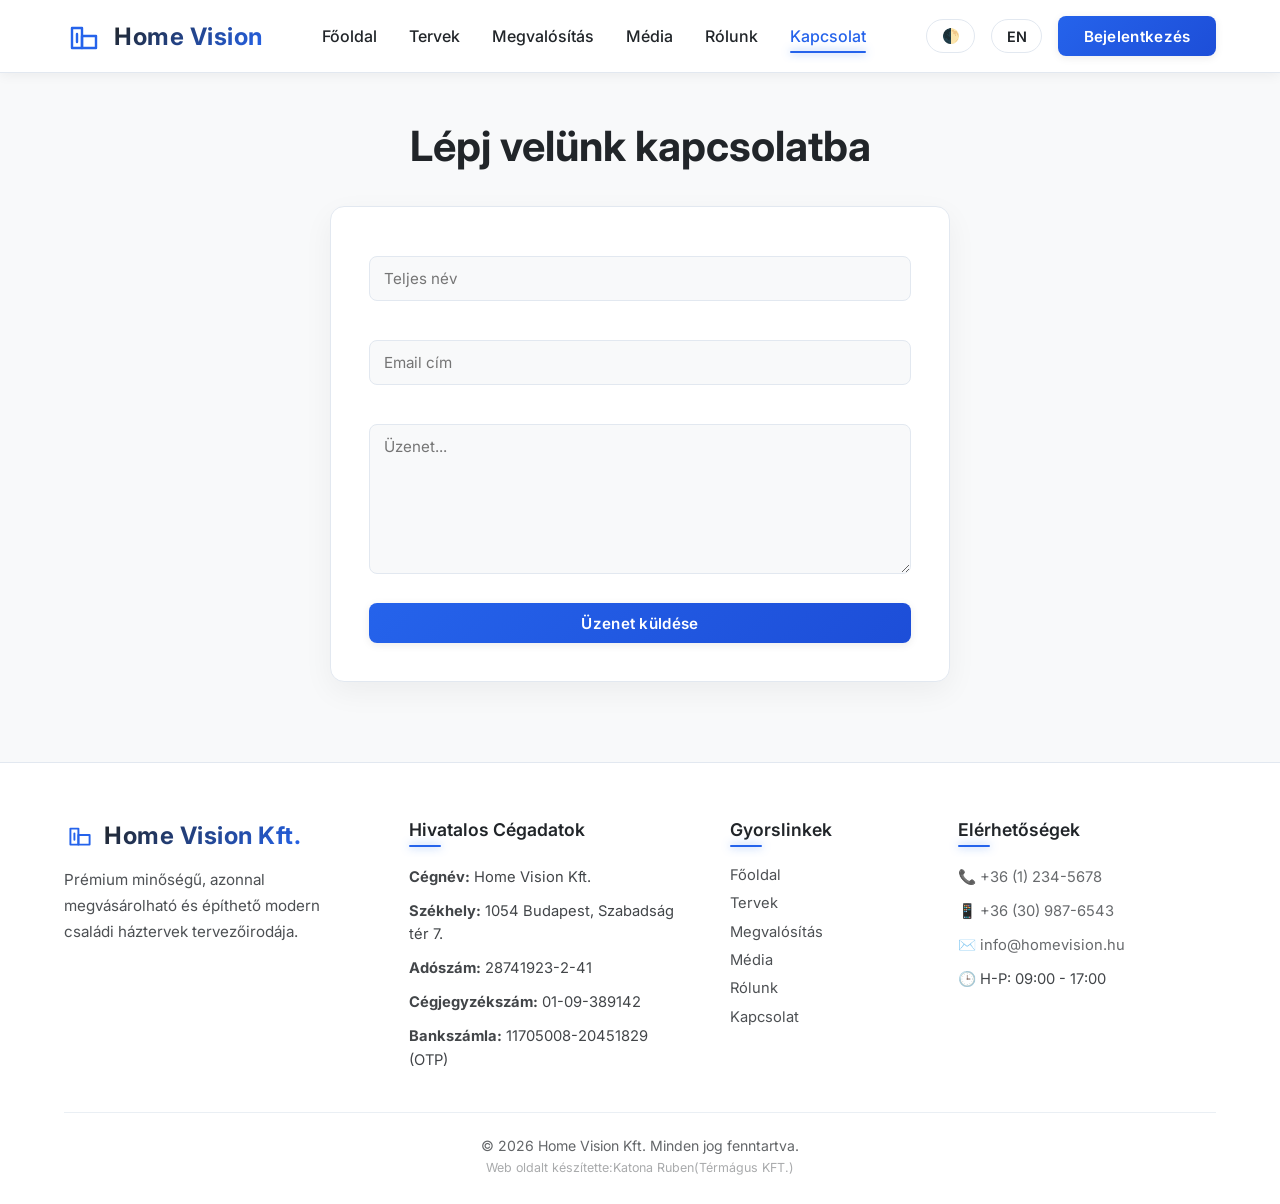
==== pages/kapcsolat.html @ c6750d03 "Add files via upload" ====
<!DOCTYPE html>
<html lang="hu" data-theme="light">

<head>
    <meta charset="UTF-8">
    <meta name="viewport" content="width=device-width, initial-scale=1.0">
    <title>Home Vision | Kapcsolat</title>
    <link rel="stylesheet" href="../css/style.css">
    <link href="https://fonts.googleapis.com/css2?family=Inter:wght@300;400;600&display=swap" rel="stylesheet">
    <script>
        (function () {
            var theme = localStorage.getItem('homevision_theme');
            if (theme) document.documentElement.setAttribute('data-theme', theme);
        })();
    </script>
</head>

<body>

    <nav class="navbar">
        <!-- ITT VAN AZ ÚJ BEÉPÍTETT LOGÓ -->
        <div class="logo" style="display: flex; align-items: center;">
            <svg xmlns="http://www.w3.org/2000/svg" viewBox="0 0 100 100" width="40" height="40"
                style="margin-right: 10px;">
                <!-- Bal oldali magasabb blokk -->
                <rect x="20" y="30" width="25" height="50" fill="none" stroke="currentColor" stroke-width="6"
                    stroke-linejoin="round" />
                <!-- Jobb oldali szélesebb, laposabb blokk -->
                <rect x="45" y="50" width="35" height="30" fill="none" stroke="currentColor" stroke-width="6"
                    stroke-linejoin="round" />
                <!-- Ablak -->
                <line x1="32.5" y1="45" x2="32.5" y2="65" stroke="currentColor" stroke-width="6"
                    stroke-linecap="round" />
            </svg>
            <span>Home Vision</span>
        </div>
        <!-- LOGÓ VÉGE -->
        <ul class="nav-links">
            <li><a href="../index.html" data-i18n="home">Főoldal</a></li>
            <li><a href="tervek.html" data-i18n="plans">Tervek</a></li>
            <li><a href="megvalositas.html" data-i18n="implementation">Megvalósítás</a></li>
            <li><a href="media.html" data-i18n="media">Média</a></li>
            <li><a href="rolunk.html" data-i18n="about">Rólunk</a></li>
            <li><a href="kapcsolat.html" class="active" data-i18n="contact">Kapcsolat</a></li>
        </ul>
        <div class="nav-controls">
            <button id="themeToggle" class="btn-icon">🌓</button>
            <button id="langToggle" class="btn-text">EN</button>
            <button id="loginBtn" class="btn-primary" data-i18n="login">Bejelentkezés</button>
        </div>
    </nav>

    <main class="page-container">
        <h1 class="page-title" data-i18n="contact_title">Lépj velünk kapcsolatba</h1>

        <div class="contact-wrapper">
            <form id="contactForm">
                <input type="text" placeholder="Teljes név" required data-i18n-placeholder="name">
                <input type="email" placeholder="Email cím" required data-i18n-placeholder="email">
                <textarea placeholder="Üzenet..." required data-i18n-placeholder="message"></textarea>
                <button type="submit" class="btn-primary" data-i18n="send_btn">Üzenet küldése</button>
            </form>
        </div>
    </main>

    <!-- Lábléc (Footer) -->
    <footer class="footer">
        <div class="footer-container">
            <div class="footer-grid">
                <!-- 1. Cég bemutatkozás & Logó -->
                <div class="footer-col">
                    <div class="logo" style="margin-bottom: 1rem;">
                        <svg xmlns="http://www.w3.org/2000/svg" viewBox="0 0 100 100" width="32" height="32"
                            style="margin-right: 8px;">
                            <rect x="20" y="30" width="25" height="50" fill="none" stroke="currentColor" stroke-width="6"
                                stroke-linejoin="round" />
                            <rect x="45" y="50" width="35" height="30" fill="none" stroke="currentColor" stroke-width="6"
                                stroke-linejoin="round" />
                            <line x1="32.5" y1="45" x2="32.5" y2="65" stroke="currentColor" stroke-width="6"
                                stroke-linecap="round" />
                        </svg>
                        <span>Home Vision Kft.</span>
                    </div>
                    <p class="footer-desc" data-i18n="footer_desc">
                        Prémium minőségű, azonnal megvásárolható és építhető modern családi háztervek tervezőirodája.
                    </p>
                </div>

                <!-- 2. Hivatalos Cégadatok -->
                <div class="footer-col">
                    <h4 class="footer-heading" data-i18n="footer_company_info">Hivatalos Cégadatok</h4>
                    <ul class="footer-info-list">
                        <li><strong>Cégnév:</strong> Home Vision Kft.</li>
                        <li><strong data-i18n="footer_hq">Székhely:</strong> 1054 Budapest, Szabadság tér 7.</li>
                        <li><strong data-i18n="footer_tax">Adószám:</strong> 28741923-2-41</li>
                        <li><strong data-i18n="footer_reg">Cégjegyzékszám:</strong> 01-09-389142</li>
                        <li><strong data-i18n="footer_bank">Bankszámla:</strong> 11705008-20451829 (OTP)</li>
                    </ul>
                </div>

                <!-- 3. Gyorslinkek -->
                <div class="footer-col">
                    <h4 class="footer-heading" data-i18n="footer_quicklinks">Gyorslinkek</h4>
                    <ul class="footer-links">
                        <li><a href="../index.html" data-i18n="home">Főoldal</a></li>
                        <li><a href="tervek.html" data-i18n="plans">Tervek</a></li>
                        <li><a href="megvalositas.html" data-i18n="implementation">Megvalósítás</a></li>
                        <li><a href="media.html" data-i18n="media">Média</a></li>
                        <li><a href="rolunk.html" data-i18n="about">Rólunk</a></li>
                        <li><a href="kapcsolat.html" data-i18n="contact">Kapcsolat</a></li>
                    </ul>
                </div>

                <!-- 4. Kapcsolat & Ügyfélszolgálat -->
                <div class="footer-col">
                    <h4 class="footer-heading" data-i18n="footer_contact">Elérhetőségek</h4>
                    <ul class="footer-info-list">
                        <li>📞 <a href="tel:+3612345678">+36 (1) 234-5678</a></li>
                        <li>📱 <a href="tel:+36309876543">+36 (30) 987-6543</a></li>
                        <li>✉️ <a href="mailto:info@homevision.hu">info@homevision.hu</a></li>
                        <li>🕒 <span data-i18n="footer_hours">H-P: 09:00 - 17:00</span></li>
                    </ul>
                </div>
            </div>

            <div class="footer-bottom">
                <p data-i18n="footer_rights">© 2026 Home Vision Kft. Minden jog fenntartva.</p>
                <p class="footer-credit" style="font-size: 0.78rem; opacity: 0.55; margin-top: 6px;" data-i18n="footer_credit">Web oldalt készítette:Katona Ruben(Térmágus KFT.)</p>
            </div>
        </div>
    </footer>

    <div id="authModal" class="modal">
        <div class="modal-content">
            <span class="close-btn">&times;</span>
            <h2 id="modalTitle" data-i18n="login_title">Bejelentkezés</h2>
            <form id="authForm">
                <input type="email" placeholder="Email cím" required data-i18n-placeholder="email">
                <input type="password" placeholder="Jelszó" required data-i18n-placeholder="password">
                <button type="submit" class="btn-primary auth-submit" data-i18n="login_submit">Belépés</button>
            </form>
            <p class="switch-auth">
                <span data-i18n="no_account">Nincs még fiókod?</span>
                <a href="#" id="switchMode" data-i18n="register_link">Regisztrálj!</a>
            </p>
        </div>
    </div>

    <script src="../js/script.js"></script>
</body>

</html>
---- css/style.css ----
/* CSS Változók a témákhoz */
:root {
    --bg-color: #f8f9fa;
    --text-color: #212529;
    --nav-bg: #ffffff;
    --primary-color: #2563eb;
    --primary-hover: #1d4ed8;
    --primary-glow: rgba(37, 99, 235, 0.35);
    --primary-glow-bright: rgba(59, 130, 246, 0.7);
    --card-glow: rgba(37, 99, 235, 0.12);
    --border-color: #e2e8f0;
    --modal-bg: rgba(15, 23, 42, 0.6);
}

[data-theme="dark"] {
    --bg-color: #0b0f19;
    --text-color: #f8f9fa;
    --nav-bg: #111827;
    --primary-color: #38bdf8;
    --primary-hover: #0ea5e9;
    --primary-glow: rgba(56, 189, 248, 0.45);
    --primary-glow-bright: rgba(56, 189, 248, 0.85);
    --card-glow: rgba(56, 189, 248, 0.25);
    --border-color: #1f2937;
    --modal-bg: rgba(0, 0, 0, 0.75);
}

* {
    margin: 0;
    padding: 0;
    box-sizing: border-box;
    font-family: 'Inter', sans-serif;
}

body {
    background-color: var(--bg-color);
    color: var(--text-color);
    transition: background-color 0.3s ease, color 0.3s ease;
    overflow-x: hidden;
}

/* Navigáció */
.navbar {
    display: flex;
    justify-content: space-between;
    align-items: center;
    padding: 1rem 5%;
    background-color: var(--nav-bg);
    box-shadow: 0 2px 12px rgba(0, 0, 0, 0.06);
    position: sticky;
    top: 0;
    z-index: 100;
    backdrop-filter: blur(10px);
    -webkit-backdrop-filter: blur(10px);
    transition: background-color 0.3s ease, border-color 0.3s ease;
    border-bottom: 1px solid var(--border-color);
}

.logo {
    display: flex;
    align-items: center;
    font-size: 1.5rem;
    font-weight: 700;
    letter-spacing: 0.5px;
    color: var(--text-color);
    text-decoration: none;
    cursor: pointer;
    transition: transform 0.3s ease;
}

.logo svg {
    color: var(--primary-color);
    transition: transform 0.3s ease, filter 0.3s ease;
}

.logo span {
    background: linear-gradient(135deg, var(--text-color), var(--primary-color));
    -webkit-background-clip: text;
    -webkit-text-fill-color: transparent;
}

.logo:hover {
    transform: scale(1.03);
}

.logo:hover svg {
    filter: drop-shadow(0 0 6px var(--primary-glow-bright));
}

.nav-links {
    list-style: none;
    display: flex;
    gap: 2rem;
}

.nav-links a {
    text-decoration: none;
    color: var(--text-color);
    font-weight: 500;
    position: relative;
    padding: 0.3rem 0;
    transition: color 0.3s ease;
}

/* Nav link aláhúzás és finom glow effekt */
.nav-links a::after {
    content: '';
    position: absolute;
    bottom: -2px;
    left: 50%;
    width: 0;
    height: 2px;
    background: var(--primary-color);
    box-shadow: 0 0 8px var(--primary-glow-bright);
    transition: width 0.3s cubic-bezier(0.16, 1, 0.3, 1), left 0.3s cubic-bezier(0.16, 1, 0.3, 1);
    border-radius: 2px;
}

.nav-links a:hover,
.nav-links a.active {
    color: var(--primary-color);
}

.nav-links a:hover::after,
.nav-links a.active::after {
    width: 100%;
    left: 0;
}

.nav-controls {
    display: flex;
    align-items: center;
    gap: 1rem;
}

/* Gombok és Ragyogó Animációk (Glowing Animations) */
button {
    cursor: pointer;
    border: none;
    background: transparent;
    color: var(--text-color);
    font-family: inherit;
}

.btn-icon,
.btn-text {
    padding: 0.45rem 0.9rem;
    border-radius: 20px;
    border: 1px solid var(--border-color);
    background: var(--nav-bg);
    color: var(--text-color);
    font-size: 0.9rem;
    font-weight: 600;
    transition: all 0.3s cubic-bezier(0.16, 1, 0.3, 1);
}

.btn-icon:hover,
.btn-text:hover {
    transform: scale(1.08);
    border-color: var(--primary-color);
    color: var(--primary-color);
    box-shadow: 0 0 15px var(--primary-glow);
}

.btn-icon:active {
    transform: rotate(360deg) scale(0.92);
    transition: transform 0.5s cubic-bezier(0.34, 1.56, 0.64, 1);
}

/* Elsődleges Gomb Ragyogással (Primary Glowing Button) */
.btn-primary {
    position: relative;
    background: linear-gradient(135deg, var(--primary-color), var(--primary-hover));
    color: #ffffff;
    padding: 0.65rem 1.6rem;
    border-radius: 8px;
    font-weight: 600;
    font-size: 0.95rem;
    letter-spacing: 0.3px;
    overflow: hidden;
    transition: all 0.35s cubic-bezier(0.16, 1, 0.3, 1);
    box-shadow: 0 2px 8px rgba(0, 0, 0, 0.08);
    display: inline-flex;
    align-items: center;
    justify-content: center;
    z-index: 1;
}

/* Fénycsík / Light sweep hatás hovernél */
.btn-primary::before {
    content: '';
    position: absolute;
    top: 0;
    left: -120%;
    width: 80%;
    height: 100%;
    background: linear-gradient(90deg,
            transparent,
            rgba(255, 255, 255, 0.35),
            transparent);
    transform: skewX(-20deg);
    transition: left 0.65s ease;
    z-index: 2;
    pointer-events: none;
}

/* Kurzor pozíciót dinamikusan követő belső ragyogás */
.btn-primary::after {
    content: '';
    position: absolute;
    inset: 0;
    border-radius: inherit;
    background: radial-gradient(circle 85px at var(--mouse-x, 50%) var(--mouse-y, 50%),
            rgba(255, 255, 255, 0.3),
            transparent 70%);
    opacity: 0;
    transition: opacity 0.25s ease;
    z-index: 1;
    pointer-events: none;
}

/* Gomb hover állapot: erős ragyogás (glow) és lebegés */
.btn-primary:hover {
    transform: translateY(-2px) scale(1.02);
    box-shadow:
        0 0 16px var(--primary-glow),
        0 0 32px var(--primary-glow-bright),
        0 8px 20px rgba(0, 0, 0, 0.15);
}

.btn-primary:hover::before {
    left: 140%;
}

.btn-primary:hover::after {
    opacity: 1;
}

.btn-primary:active {
    transform: translateY(1px) scale(0.98);
    box-shadow: 0 0 12px var(--primary-glow);
}

/* Nagy CTA Hero Gomb (Hero Glowing CTA Button) */
.btn-large {
    position: relative;
    display: inline-flex;
    align-items: center;
    justify-content: center;
    background: linear-gradient(135deg, var(--primary-color), var(--primary-hover));
    color: #ffffff;
    padding: 1.1rem 2.8rem;
    border-radius: 50px;
    text-decoration: none;
    font-size: 1.15rem;
    font-weight: 600;
    letter-spacing: 0.5px;
    margin-top: 2.2rem;
    overflow: hidden;
    transition: all 0.35s cubic-bezier(0.16, 1, 0.3, 1);
    animation: pulseGlow 3.2s infinite ease-in-out;
    z-index: 1;
}

.btn-large::before {
    content: '';
    position: absolute;
    top: 0;
    left: -120%;
    width: 80%;
    height: 100%;
    background: linear-gradient(90deg,
            transparent,
            rgba(255, 255, 255, 0.4),
            transparent);
    transform: skewX(-20deg);
    transition: left 0.75s ease;
    z-index: 2;
    pointer-events: none;
}

.btn-large::after {
    content: '';
    position: absolute;
    inset: 0;
    border-radius: inherit;
    background: radial-gradient(circle 120px at var(--mouse-x, 50%) var(--mouse-y, 50%),
            rgba(255, 255, 255, 0.35),
            transparent 70%);
    opacity: 0;
    transition: opacity 0.25s ease;
    z-index: 1;
    pointer-events: none;
}

/* Hero gomb hover: intenzív, lenyűgöző glow */
.btn-large:hover {
    animation: none;
    transform: translateY(-3px) scale(1.04);
    box-shadow:
        0 0 22px var(--primary-glow),
        0 0 45px var(--primary-glow-bright),
        0 12px 28px rgba(0, 0, 0, 0.22);
}

.btn-large:hover::before {
    left: 140%;
}

.btn-large:hover::after {
    opacity: 1;
}

.btn-large:active {
    transform: translateY(1px) scale(0.98);
    box-shadow: 0 0 15px var(--primary-glow);
}

/* Pulzáló fényhatás alapon a kiemelt gomboknak */
@keyframes pulseGlow {

    0%,
    100% {
        box-shadow:
            0 0 14px var(--primary-glow),
            0 4px 15px rgba(0, 0, 0, 0.1);
    }

    50% {
        box-shadow:
            0 0 26px var(--primary-glow-bright),
            0 0 40px var(--primary-glow),
            0 6px 22px rgba(0, 0, 0, 0.18);
    }
}

/* Hero szekció */
.hero {
    min-height: 80vh;
    display: flex;
    justify-content: center;
    align-items: center;
    text-align: center;
    padding: 3rem 20px;
    position: relative;
    background: linear-gradient(rgba(248, 249, 250, 0.88), rgba(248, 249, 250, 0.94)), url('../images/villa_minimal.jpg') center/cover no-repeat;
}

[data-theme="dark"] .hero {
    background: linear-gradient(rgba(11, 15, 25, 0.88), rgba(11, 15, 25, 0.94)), url('../images/villa_minimal.jpg') center/cover no-repeat;
}

.hero-content {
    animation: fadeInUp 0.9s cubic-bezier(0.16, 1, 0.3, 1) both;
}

.hero h1 {
    font-size: 3.5rem;
    margin-bottom: 1.2rem;
    line-height: 1.2;
    font-weight: 700;
}

.hero p {
    font-size: 1.25rem;
    max-width: 650px;
    margin: 0 auto;
    opacity: 0.85;
    line-height: 1.6;
}

/* Modal (Login/Register) Finom lebegő animációval és háttérelmosással */
.modal {
    position: fixed;
    top: 0;
    left: 0;
    width: 100%;
    height: 100%;
    background-color: var(--modal-bg);
    backdrop-filter: blur(8px);
    -webkit-backdrop-filter: blur(8px);
    display: flex;
    justify-content: center;
    align-items: center;
    z-index: 1000;
    opacity: 0;
    visibility: hidden;
    pointer-events: none;
    transition: opacity 0.3s cubic-bezier(0.16, 1, 0.3, 1),
        visibility 0.3s cubic-bezier(0.16, 1, 0.3, 1);
}

.modal.show {
    opacity: 1;
    visibility: visible;
    pointer-events: auto;
}

.modal-content {
    background-color: var(--nav-bg);
    padding: 2.2rem;
    border-radius: 16px;
    width: 380px;
    max-width: 90%;
    text-align: center;
    position: relative;
    border: 1px solid var(--border-color);
    box-shadow:
        0 20px 40px rgba(0, 0, 0, 0.25),
        0 0 30px var(--card-glow);
    transform: scale(0.92) translateY(20px);
    transition: transform 0.35s cubic-bezier(0.34, 1.56, 0.64, 1);
}

.modal.show .modal-content {
    transform: scale(1) translateY(0);
}

.close-btn {
    position: absolute;
    top: 14px;
    right: 18px;
    font-size: 1.5rem;
    cursor: pointer;
    color: var(--text-color);
    opacity: 0.6;
    transition: opacity 0.25s, transform 0.25s, color 0.25s;
    line-height: 1;
}

.close-btn:hover {
    opacity: 1;
    color: var(--primary-color);
    transform: scale(1.15) rotate(90deg);
}

/* Űrlap elemek ragyogó fókusszal */
form input,
.contact-wrapper textarea {
    width: 100%;
    padding: 12px 14px;
    margin: 10px 0;
    border: 1px solid var(--border-color);
    border-radius: 8px;
    background-color: var(--bg-color);
    color: var(--text-color);
    font-size: 0.95rem;
    transition: border-color 0.3s ease, box-shadow 0.3s ease, transform 0.2s ease;
}

form input:focus,
.contact-wrapper textarea:focus {
    outline: none;
    border-color: var(--primary-color);
    box-shadow:
        0 0 0 3px var(--primary-glow),
        0 0 15px var(--primary-glow);
}

.auth-submit {
    width: 100%;
    margin-top: 12px;
    padding: 0.8rem;
}

.switch-auth {
    margin-top: 18px;
    font-size: 0.9rem;
}

.switch-auth a {
    color: var(--primary-color);
    text-decoration: none;
    font-weight: 600;
    transition: color 0.2s ease, text-shadow 0.2s ease;
}

.switch-auth a:hover {
    text-shadow: 0 0 8px var(--primary-glow);
    text-decoration: underline;
}

/* --- Aloldalak közös stílusai --- */
.page-container {
    max-width: 1200px;
    margin: 3rem auto;
    padding: 0 5%;
    animation: fadeInUp 0.7s cubic-bezier(0.16, 1, 0.3, 1) both;
}

.page-title {
    font-size: 2.6rem;
    margin-bottom: 2.2rem;
    text-align: center;
    font-weight: 700;
}

/* Tervek és Média kártyás rács animált hoverrel */
.plans-grid,
.media-grid {
    display: grid;
    grid-template-columns: repeat(auto-fit, minmax(320px, 1fr));
    gap: 2.2rem;
}

.plan-card,
.media-card {
    background-color: var(--nav-bg);
    border: 1px solid var(--border-color);
    border-radius: 14px;
    overflow: hidden;
    transition: transform 0.4s cubic-bezier(0.16, 1, 0.3, 1),
        box-shadow 0.4s cubic-bezier(0.16, 1, 0.3, 1),
        border-color 0.4s ease;
    display: flex;
    flex-direction: column;
    animation: fadeInUp 0.7s cubic-bezier(0.16, 1, 0.3, 1) both;
}

/* Stagger késleltetés a rács kártyáinak */
.plans-grid .plan-card:nth-child(1),
.media-grid .media-card:nth-child(1) {
    animation-delay: 0.1s;
}

.plans-grid .plan-card:nth-child(2),
.media-grid .media-card:nth-child(2) {
    animation-delay: 0.2s;
}

.plans-grid .plan-card:nth-child(3),
.media-grid .media-card:nth-child(3) {
    animation-delay: 0.3s;
}

.plan-card:hover,
.media-card:hover {
    transform: translateY(-8px) scale(1.015);
    border-color: var(--primary-color);
    box-shadow:
        0 16px 32px rgba(0, 0, 0, 0.12),
        0 0 25px var(--card-glow);
}

.plan-img {
    width: 100%;
    height: 220px;
    background-color: #cbd5e1;
    object-fit: cover;
    transition: transform 0.5s cubic-bezier(0.16, 1, 0.3, 1);
}

[data-theme="dark"] .plan-img {
    background-color: #1e293b;
}

.plan-card:hover .plan-img,
.media-card:hover .plan-img {
    transform: scale(1.05);
}

.plan-content {
    padding: 1.6rem;
    display: flex;
    flex-direction: column;
    flex-grow: 1;
}

.plan-title {
    font-size: 1.3rem;
    margin-bottom: 0.6rem;
    font-weight: 600;
}

.plan-details {
    display: flex;
    justify-content: space-between;
    color: var(--text-color);
    opacity: 0.8;
    margin-bottom: 1.4rem;
    font-size: 0.95rem;
}

/* Kapcsolat űrlap kártya */
.contact-wrapper {
    max-width: 620px;
    margin: 0 auto;
    background-color: var(--nav-bg);
    padding: 2.4rem;
    border-radius: 14px;
    border: 1px solid var(--border-color);
    box-shadow: 0 10px 30px rgba(0, 0, 0, 0.05);
    transition: box-shadow 0.3s ease, border-color 0.3s ease;
}

.contact-wrapper:hover {
    box-shadow: 0 14px 35px rgba(0, 0, 0, 0.08), 0 0 20px var(--card-glow);
    border-color: var(--primary-color);
}

.contact-wrapper form {
    display: flex;
    flex-direction: column;
    gap: 1.2rem;
}

.contact-wrapper textarea {
    resize: vertical;
    min-height: 150px;
}

/* Megjelenési animáció kulcskockái (Fade In Up) */
@keyframes fadeInUp {
    from {
        opacity: 0;
        transform: translateY(22px);
    }

    to {
        opacity: 1;
        transform: translateY(0);
    }
}

/* --- Terv Részletek Oldal (nordicfamily.html) --- */
.plan-detail-grid {
    display: grid;
    grid-template-columns: 1.5fr 1fr;
    gap: 3rem;
    margin-bottom: 3rem;
}

/* 3D Modell doboz */
.model-box {
    width: 100%;
    height: 400px;
    background-color: var(--nav-bg);
    border: 1px solid var(--border-color);
    border-radius: 10px;
    box-shadow: inset 0 0 20px rgba(0, 0, 0, 0.05);
    overflow: hidden;
    cursor: grab;
}

.model-box:active {
    cursor: grabbing;
}

/* Információs sáv és címkék */
.tags {
    display: flex;
    gap: 10px;
    margin-bottom: 2rem;
}

.tag {
    background-color: var(--border-color);
    padding: 5px 15px;
    border-radius: 20px;
    font-size: 0.9rem;
    font-weight: 600;
}

/* Ár doboz */
.price-box {
    background-color: var(--nav-bg);
    padding: 2rem;
    border-radius: 10px;
    border: 2px solid var(--primary-color);
    margin-bottom: 1.5rem;
    text-align: center;
}

.price-label {
    font-size: 0.9rem;
    text-transform: uppercase;
    letter-spacing: 1px;
    opacity: 0.7;
    margin-bottom: 0.5rem;
}

.price-amount {
    font-size: 2.5rem;
    color: var(--primary-color);
}

.brutto {
    font-size: 1rem;
    color: var(--text-color);
    opacity: 0.6;
}

/* Alsó leírás doboz */
.description-box {
    background-color: var(--nav-bg);
    padding: 2rem;
    border-radius: 10px;
    border: 1px solid var(--border-color);
    line-height: 1.8;
}

.description-box h3 {
    margin-bottom: 1rem;
    font-size: 1.5rem;
}

/* Mobil reszponzivitás a részletes oldalhoz */
@media (max-width: 768px) {
    .plan-detail-grid {
        grid-template-columns: 1fr;
    }
}

/* --- Lábléc (Footer) Stílusok --- */
.footer {
    background-color: var(--nav-bg);
    border-top: 1px solid var(--border-color);
    margin-top: 5rem;
    padding: 3.5rem 5% 1.8rem;
    color: var(--text-color);
    transition: background-color 0.3s ease, border-color 0.3s ease;
}

.footer-container {
    max-width: 1200px;
    margin: 0 auto;
}

.footer-grid {
    display: grid;
    grid-template-columns: 1.3fr 1.2fr 0.8fr 1.1fr;
    gap: 2.5rem;
    margin-bottom: 2.5rem;
}

.footer-col {
    display: flex;
    flex-direction: column;
}

.footer-heading {
    font-size: 1.1rem;
    font-weight: 600;
    margin-bottom: 1.2rem;
    color: var(--text-color);
    position: relative;
    padding-bottom: 0.4rem;
}

.footer-heading::after {
    content: '';
    position: absolute;
    bottom: 0;
    left: 0;
    width: 32px;
    height: 2px;
    background: var(--primary-color);
    box-shadow: 0 0 8px var(--primary-glow-bright);
    border-radius: 2px;
}

.footer-desc {
    font-size: 0.95rem;
    line-height: 1.7;
    opacity: 0.8;
}

.footer-info-list,
.footer-links {
    list-style: none;
    display: flex;
    flex-direction: column;
    gap: 0.65rem;
    font-size: 0.92rem;
}

.footer-info-list li {
    line-height: 1.6;
    opacity: 0.85;
}

.footer-info-list li strong {
    color: var(--text-color);
    opacity: 1;
}

.footer-info-list a,
.footer-links a {
    text-decoration: none;
    color: var(--text-color);
    opacity: 0.8;
    transition: color 0.25s ease, opacity 0.25s ease, transform 0.25s ease, text-shadow 0.25s ease;
    display: inline-block;
}

.footer-info-list a:hover,
.footer-links a:hover {
    color: var(--primary-color);
    opacity: 1;
    transform: translateX(4px);
    text-shadow: 0 0 10px var(--primary-glow);
}

.footer-bottom {
    border-top: 1px solid var(--border-color);
    padding-top: 1.5rem;
    text-align: center;
    font-size: 0.88rem;
    opacity: 0.7;
}

@media (max-width: 992px) {
    .footer-grid {
        grid-template-columns: 1fr 1fr;
        gap: 2rem;
    }
}

@media (max-width: 600px) {
    .footer-grid {
        grid-template-columns: 1fr;
        gap: 2rem;
    }
}

/* ==========================================================================
   Google Értékelések Végtelen Görgetés (Infinite Google Reviews Marquee)
   ========================================================================== */
.reviews-section {
    padding: 5rem 0 6rem;
    position: relative;
    overflow: hidden;
    background: radial-gradient(circle at 50% 30%, rgba(37, 99, 235, 0.06) 0%, transparent 70%);
    border-top: 1px solid var(--border-color);
}

.reviews-header {
    text-align: center;
    max-width: 780px;
    margin: 0 auto 3rem;
    padding: 0 1.5rem;
}

.google-rating-pill {
    display: inline-flex;
    align-items: center;
    gap: 9px;
    background: var(--nav-bg);
    border: 1px solid var(--border-color);
    padding: 8px 18px;
    border-radius: 30px;
    box-shadow: 0 4px 16px rgba(0, 0, 0, 0.05);
    margin-bottom: 1.2rem;
    font-size: 0.95rem;
    font-weight: 600;
}

.google-g-icon {
    width: 20px;
    height: 20px;
    display: inline-block;
    vertical-align: middle;
}

.reviews-stars-gold {
    color: #f59e0b;
    font-size: 1.05rem;
    letter-spacing: 2px;
}

.reviews-marquee-wrapper {
    width: 100%;
    overflow: hidden;
    position: relative;
    padding: 1.2rem 0;
    mask-image: linear-gradient(to right, transparent, black 8%, black 92%, transparent);
    -webkit-mask-image: linear-gradient(to right, transparent, black 8%, black 92%, transparent);
}

.reviews-track {
    display: flex;
    gap: 1.8rem;
    width: max-content;
    animation: scrollReviews 45s linear infinite;
    will-change: transform;
}

.reviews-track:hover {
    animation-play-state: paused;
}

@keyframes scrollReviews {
    0% {
        transform: translateX(0);
    }
    100% {
        transform: translateX(-50%);
    }
}

.review-card {
    width: 370px;
    flex-shrink: 0;
    background: var(--nav-bg);
    border: 1px solid var(--border-color);
    border-radius: 18px;
    padding: 1.8rem;
    box-shadow: 0 8px 24px rgba(0, 0, 0, 0.04);
    display: flex;
    flex-direction: column;
    justify-content: space-between;
    transition: transform 0.3s ease, box-shadow 0.3s ease, border-color 0.3s ease;
    user-select: none;
    cursor: default;
}

.review-card:hover {
    transform: translateY(-6px);
    box-shadow: 0 16px 36px rgba(0, 0, 0, 0.1), 0 0 25px var(--primary-glow);
    border-color: var(--primary-color);
}

.review-card-top {
    display: flex;
    align-items: center;
    justify-content: space-between;
    margin-bottom: 1rem;
}

.reviewer-profile {
    display: flex;
    align-items: center;
    gap: 12px;
}

.reviewer-avatar {
    width: 44px;
    height: 44px;
    border-radius: 50%;
    display: flex;
    align-items: center;
    justify-content: center;
    color: #ffffff;
    font-weight: 700;
    font-size: 1.05rem;
    box-shadow: 0 3px 10px rgba(0, 0, 0, 0.15);
}

.reviewer-info h4 {
    margin: 0 0 2px;
    font-size: 1rem;
    font-weight: 600;
    color: var(--text-color);
}

.reviewer-info span {
    font-size: 0.8rem;
    opacity: 0.65;
    display: block;
}

.review-stars-row {
    display: flex;
    align-items: center;
    gap: 10px;
    margin-bottom: 0.8rem;
}

.review-date {
    font-size: 0.8rem;
    opacity: 0.55;
}

.review-text {
    font-size: 0.94rem;
    line-height: 1.65;
    opacity: 0.88;
    margin: 0;
    color: var(--text-color);
}
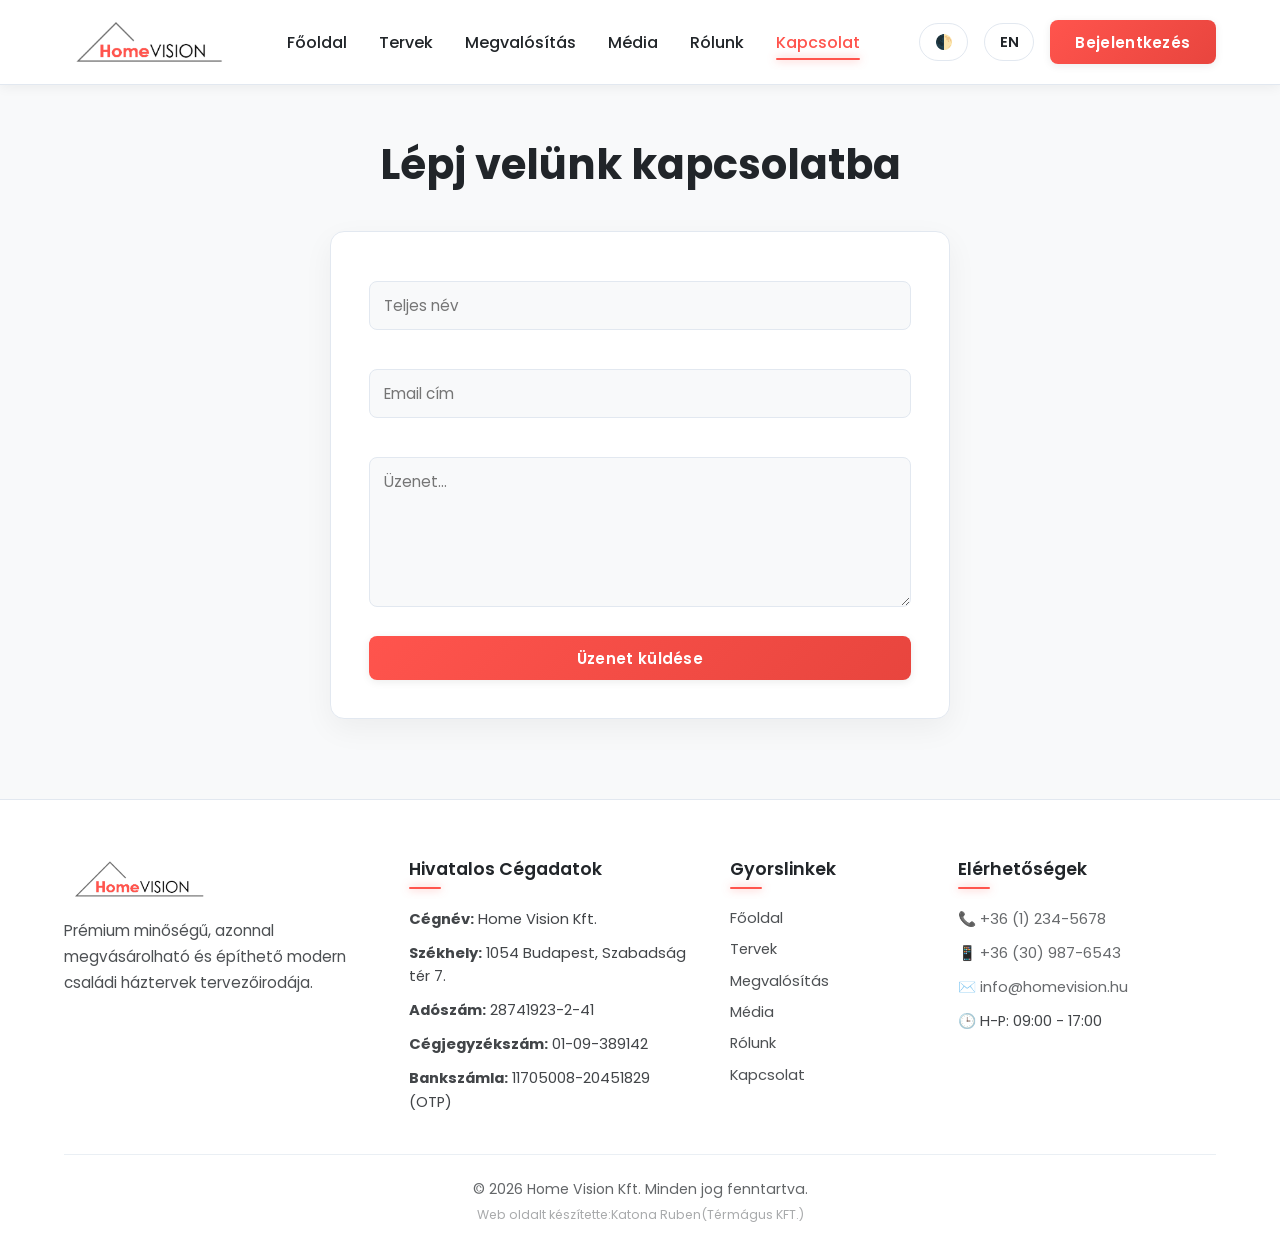
==== commit f8750071: "Add files via upload" ====
--- a/pages/kapcsolat.html
+++ b/pages/kapcsolat.html
@@ -6,7 +6,9 @@
     <meta name="viewport" content="width=device-width, initial-scale=1.0">
     <title>Home Vision | Kapcsolat</title>
     <link rel="stylesheet" href="../css/style.css">
-    <link href="https://fonts.googleapis.com/css2?family=Inter:wght@300;400;600&display=swap" rel="stylesheet">
+    <link rel="preconnect" href="https://fonts.googleapis.com">
+    <link rel="preconnect" href="https://fonts.gstatic.com" crossorigin>
+    <link href="https://fonts.googleapis.com/css2?family=Poppins:wght@300;400;500;600;700;800&display=swap" rel="stylesheet">
     <script>
         (function () {
             var theme = localStorage.getItem('homevision_theme');
@@ -19,21 +21,10 @@
 
     <nav class="navbar">
         <!-- ITT VAN AZ ÚJ BEÉPÍTETT LOGÓ -->
-        <div class="logo" style="display: flex; align-items: center;">
-            <svg xmlns="http://www.w3.org/2000/svg" viewBox="0 0 100 100" width="40" height="40"
-                style="margin-right: 10px;">
-                <!-- Bal oldali magasabb blokk -->
-                <rect x="20" y="30" width="25" height="50" fill="none" stroke="currentColor" stroke-width="6"
-                    stroke-linejoin="round" />
-                <!-- Jobb oldali szélesebb, laposabb blokk -->
-                <rect x="45" y="50" width="35" height="30" fill="none" stroke="currentColor" stroke-width="6"
-                    stroke-linejoin="round" />
-                <!-- Ablak -->
-                <line x1="32.5" y1="45" x2="32.5" y2="65" stroke="currentColor" stroke-width="6"
-                    stroke-linecap="round" />
-            </svg>
-            <span>Home Vision</span>
-        </div>
+        <a href="../index.html" class="logo" style="display: flex; align-items: center;" aria-label="HomeVision Főoldal">
+            <img src="../images/logo.png" alt="HomeVision" class="logo-img logo-light">
+            <img src="../images/logo-dark.png" alt="HomeVision" class="logo-img logo-dark">
+        </a>
         <!-- LOGÓ VÉGE -->
         <ul class="nav-links">
             <li><a href="../index.html" data-i18n="home">Főoldal</a></li>
@@ -69,18 +60,10 @@
             <div class="footer-grid">
                 <!-- 1. Cég bemutatkozás & Logó -->
                 <div class="footer-col">
-                    <div class="logo" style="margin-bottom: 1rem;">
-                        <svg xmlns="http://www.w3.org/2000/svg" viewBox="0 0 100 100" width="32" height="32"
-                            style="margin-right: 8px;">
-                            <rect x="20" y="30" width="25" height="50" fill="none" stroke="currentColor" stroke-width="6"
-                                stroke-linejoin="round" />
-                            <rect x="45" y="50" width="35" height="30" fill="none" stroke="currentColor" stroke-width="6"
-                                stroke-linejoin="round" />
-                            <line x1="32.5" y1="45" x2="32.5" y2="65" stroke="currentColor" stroke-width="6"
-                                stroke-linecap="round" />
-                        </svg>
-                        <span>Home Vision Kft.</span>
-                    </div>
+                    <a href="../index.html" class="logo" style="margin-bottom: 1rem; display: inline-flex;" aria-label="HomeVision Főoldal">
+                        <img src="../images/logo.png" alt="HomeVision" class="logo-img logo-light">
+                        <img src="../images/logo-dark.png" alt="HomeVision" class="logo-img logo-dark">
+                    </a>
                     <p class="footer-desc" data-i18n="footer_desc">
                         Prémium minőségű, azonnal megvásárolható és építhető modern családi háztervek tervezőirodája.
                     </p>
--- a/css/style.css
+++ b/css/style.css
@@ -1,13 +1,15 @@
+@import url('https://fonts.googleapis.com/css2?family=Poppins:wght@300;400;500;600;700;800&display=swap');
+
 /* CSS Változók a témákhoz */
 :root {
     --bg-color: #f8f9fa;
     --text-color: #212529;
     --nav-bg: #ffffff;
-    --primary-color: #2563eb;
-    --primary-hover: #1d4ed8;
-    --primary-glow: rgba(37, 99, 235, 0.35);
-    --primary-glow-bright: rgba(59, 130, 246, 0.7);
-    --card-glow: rgba(37, 99, 235, 0.12);
+    --primary-color: #ff544d;
+    --primary-hover: #e8453e;
+    --primary-glow: rgba(255, 84, 77, 0.35);
+    --primary-glow-bright: rgba(255, 107, 101, 0.7);
+    --card-glow: rgba(255, 84, 77, 0.12);
     --border-color: #e2e8f0;
     --modal-bg: rgba(15, 23, 42, 0.6);
 }
@@ -16,11 +18,11 @@
     --bg-color: #0b0f19;
     --text-color: #f8f9fa;
     --nav-bg: #111827;
-    --primary-color: #38bdf8;
-    --primary-hover: #0ea5e9;
-    --primary-glow: rgba(56, 189, 248, 0.45);
-    --primary-glow-bright: rgba(56, 189, 248, 0.85);
-    --card-glow: rgba(56, 189, 248, 0.25);
+    --primary-color: #ff544d;
+    --primary-hover: #ff6e68;
+    --primary-glow: rgba(255, 84, 77, 0.45);
+    --primary-glow-bright: rgba(255, 110, 104, 0.85);
+    --card-glow: rgba(255, 84, 77, 0.25);
     --border-color: #1f2937;
     --modal-bg: rgba(0, 0, 0, 0.75);
 }
@@ -29,7 +31,7 @@
     margin: 0;
     padding: 0;
     box-sizing: border-box;
-    font-family: 'Inter', sans-serif;
+    font-family: 'Poppins', sans-serif;
 }
 
 body {
@@ -68,6 +70,40 @@
     transition: transform 0.3s ease;
 }
 
+.logo-img {
+    height: 52px;
+    width: auto;
+    max-width: 205px;
+    display: block;
+    object-fit: contain;
+    transition: transform 0.3s ease, filter 0.3s ease;
+}
+
+.footer .logo-img {
+    height: 46px;
+    max-width: 185px;
+}
+
+.logo-dark {
+    display: none;
+}
+
+[data-theme="dark"] .logo-light {
+    display: none;
+}
+
+[data-theme="dark"] .logo-dark {
+    display: block;
+}
+
+.logo:hover {
+    transform: scale(1.03);
+}
+
+.logo:hover .logo-img {
+    filter: drop-shadow(0 0 8px var(--primary-glow-bright));
+}
+
 .logo svg {
     color: var(--primary-color);
     transition: transform 0.3s ease, filter 0.3s ease;
@@ -77,10 +113,6 @@
     background: linear-gradient(135deg, var(--text-color), var(--primary-color));
     -webkit-background-clip: text;
     -webkit-text-fill-color: transparent;
-}
-
-.logo:hover {
-    transform: scale(1.03);
 }
 
 .logo:hover svg {
@@ -830,7 +862,7 @@
     padding: 5rem 0 6rem;
     position: relative;
     overflow: hidden;
-    background: radial-gradient(circle at 50% 30%, rgba(37, 99, 235, 0.06) 0%, transparent 70%);
+    background: radial-gradient(circle at 50% 30%, rgba(255, 84, 77, 0.06) 0%, transparent 70%);
     border-top: 1px solid var(--border-color);
 }
 
@@ -977,4 +1009,902 @@
     opacity: 0.88;
     margin: 0;
     color: var(--text-color);
+}
+
+/* ==========================================================================
+   Nordic Family - Hirdetés & Részletes Tervlap Stílusok
+   ========================================================================== */
+
+/* Hirdetés Felső Promóciós Szalag */
+.ad-top-ribbon {
+    background: linear-gradient(135deg, rgba(255, 84, 77, 0.12), rgba(255, 84, 77, 0.04));
+    border: 1px solid rgba(255, 84, 77, 0.25);
+    border-radius: 12px;
+    padding: 0.75rem 1.4rem;
+    margin-bottom: 1.8rem;
+    display: flex;
+    align-items: center;
+    justify-content: space-between;
+    flex-wrap: wrap;
+    gap: 0.8rem;
+    font-size: 0.92rem;
+    box-shadow: 0 4px 16px rgba(255, 84, 77, 0.08);
+}
+
+.ad-top-ribbon strong {
+    color: var(--primary-color);
+}
+
+.ad-top-ribbon-tag {
+    background: var(--primary-color);
+    color: #ffffff;
+    font-size: 0.75rem;
+    font-weight: 700;
+    padding: 3px 10px;
+    border-radius: 20px;
+    letter-spacing: 0.5px;
+    text-transform: uppercase;
+}
+
+/* Morzsamenü */
+.ad-breadcrumb {
+    display: flex;
+    align-items: center;
+    gap: 8px;
+    font-size: 0.88rem;
+    color: var(--text-color);
+    opacity: 0.7;
+    margin-bottom: 1.2rem;
+}
+
+.ad-breadcrumb a {
+    color: var(--text-color);
+    text-decoration: none;
+    transition: color 0.2s ease;
+}
+
+.ad-breadcrumb a:hover {
+    color: var(--primary-color);
+}
+
+/* Cím és Címkék */
+.ad-hero-header {
+    margin-bottom: 2rem;
+}
+
+.ad-title-row {
+    display: flex;
+    align-items: flex-start;
+    justify-content: space-between;
+    flex-wrap: wrap;
+    gap: 1.2rem;
+    margin-bottom: 0.8rem;
+}
+
+.ad-main-title {
+    font-size: 2.6rem;
+    font-weight: 800;
+    line-height: 1.2;
+    margin: 0;
+    color: var(--text-color);
+}
+
+.ad-subtitle {
+    font-size: 1.15rem;
+    line-height: 1.6;
+    color: var(--text-color);
+    opacity: 0.85;
+    max-width: 820px;
+}
+
+.ad-badge-group {
+    display: flex;
+    flex-wrap: wrap;
+    gap: 8px;
+    margin-top: 0.8rem;
+}
+
+.ad-badge {
+    display: inline-flex;
+    align-items: center;
+    gap: 6px;
+    font-size: 0.84rem;
+    font-weight: 600;
+    padding: 6px 14px;
+    border-radius: 30px;
+    border: 1px solid var(--border-color);
+    background: var(--nav-bg);
+}
+
+.ad-badge.featured {
+    background: rgba(255, 84, 77, 0.1);
+    color: var(--primary-color);
+    border-color: rgba(255, 84, 77, 0.3);
+}
+
+.ad-badge.energy {
+    background: rgba(16, 185, 129, 0.1);
+    color: #10b981;
+    border-color: rgba(16, 185, 129, 0.3);
+}
+
+.ad-badge.award {
+    background: rgba(245, 158, 11, 0.1);
+    color: #f59e0b;
+    border-color: rgba(245, 158, 11, 0.3);
+}
+
+/* 2 Oszlopos Fő Elrendezés */
+.plan-detail-layout {
+    display: grid;
+    grid-template-columns: 1.45fr 1fr;
+    gap: 2.5rem;
+    margin-bottom: 3.5rem;
+    align-items: start;
+}
+
+/* 3D és Galéria Nézegető Kártya */
+.viewer-card {
+    background: var(--nav-bg);
+    border: 1px solid var(--border-color);
+    border-radius: 18px;
+    overflow: hidden;
+    box-shadow: 0 14px 35px rgba(0, 0, 0, 0.06);
+    position: relative;
+    transition: border-color 0.3s ease, box-shadow 0.3s ease;
+}
+
+.viewer-card:hover {
+    border-color: rgba(255, 84, 77, 0.4);
+    box-shadow: 0 16px 40px rgba(0, 0, 0, 0.08), 0 0 25px var(--card-glow);
+}
+
+/* Nézegető Felső Vezérlősáv (Tabs) */
+.viewer-header-bar {
+    display: flex;
+    align-items: center;
+    justify-content: space-between;
+    padding: 0.9rem 1.4rem;
+    border-bottom: 1px solid var(--border-color);
+    background: var(--nav-bg);
+    flex-wrap: wrap;
+    gap: 0.8rem;
+}
+
+.viewer-tab-buttons {
+    display: flex;
+    gap: 8px;
+}
+
+.viewer-tab-btn {
+    padding: 7px 16px;
+    border-radius: 8px;
+    border: 1px solid var(--border-color);
+    background: var(--bg-color);
+    font-size: 0.86rem;
+    font-weight: 600;
+    color: var(--text-color);
+    cursor: pointer;
+    transition: all 0.25s ease;
+    display: inline-flex;
+    align-items: center;
+    gap: 6px;
+}
+
+.viewer-tab-btn:hover {
+    border-color: var(--primary-color);
+    color: var(--primary-color);
+}
+
+.viewer-tab-btn.active {
+    background: var(--primary-color);
+    color: #ffffff;
+    border-color: var(--primary-color);
+    box-shadow: 0 2px 10px var(--primary-glow);
+}
+
+.live-indicator {
+    display: inline-flex;
+    align-items: center;
+    gap: 7px;
+    font-size: 0.82rem;
+    font-weight: 600;
+    color: #10b981;
+}
+
+.live-dot {
+    width: 8px;
+    height: 8px;
+    border-radius: 50%;
+    background-color: #10b981;
+    box-shadow: 0 0 8px #10b981;
+    animation: pulseDot 2s infinite ease-in-out;
+}
+
+@keyframes pulseDot {
+    0%, 100% { transform: scale(0.9); opacity: 0.8; }
+    50% { transform: scale(1.3); opacity: 1; }
+}
+
+/* 3D Vászon konténer és lebegő eszköztár */
+.model-wrapper {
+    position: relative;
+    width: 100%;
+    height: 500px;
+    background: radial-gradient(circle at 50% 40%, rgba(255, 84, 77, 0.04) 0%, transparent 70%);
+}
+
+.model-canvas-box {
+    width: 100%;
+    height: 100%;
+    cursor: grab;
+}
+
+.model-canvas-box:active {
+    cursor: grabbing;
+}
+
+/* Lebegő Eszköztár a 3D vásznon */
+.model-toolbar-floating {
+    position: absolute;
+    bottom: 16px;
+    left: 50%;
+    transform: translateX(-50%);
+    background: rgba(255, 255, 255, 0.85);
+    backdrop-filter: blur(12px);
+    -webkit-backdrop-filter: blur(12px);
+    border: 1px solid var(--border-color);
+    padding: 6px 12px;
+    border-radius: 40px;
+    display: flex;
+    align-items: center;
+    gap: 8px;
+    box-shadow: 0 8px 24px rgba(0, 0, 0, 0.12);
+    z-index: 10;
+    max-width: 95%;
+}
+
+[data-theme="dark"] .model-toolbar-floating {
+    background: rgba(17, 24, 39, 0.88);
+    box-shadow: 0 8px 24px rgba(0, 0, 0, 0.35);
+}
+
+.tool-btn {
+    background: transparent;
+    border: 1px solid transparent;
+    padding: 6px 12px;
+    border-radius: 20px;
+    font-size: 0.82rem;
+    font-weight: 600;
+    color: var(--text-color);
+    cursor: pointer;
+    transition: all 0.25s ease;
+    display: inline-flex;
+    align-items: center;
+    gap: 6px;
+    white-space: nowrap;
+}
+
+.tool-btn:hover {
+    background: var(--bg-color);
+    border-color: var(--border-color);
+    color: var(--primary-color);
+    transform: translateY(-1px);
+}
+
+.tool-btn.active {
+    background: var(--primary-color);
+    color: #ffffff;
+    box-shadow: 0 2px 8px var(--primary-glow);
+}
+
+/* Látványterv Képgaléria Tab Nézet */
+.viewer-gallery-content,
+.viewer-floorplan-content {
+    display: none;
+    padding: 1.5rem;
+    animation: fadeInUp 0.4s ease both;
+}
+
+.viewer-gallery-content.active,
+.viewer-floorplan-content.active {
+    display: block;
+}
+
+.gallery-main-img {
+    width: 100%;
+    height: 380px;
+    object-fit: cover;
+    border-radius: 12px;
+    box-shadow: 0 8px 24px rgba(0, 0, 0, 0.08);
+    display: block;
+}
+
+.gallery-thumbs {
+    display: grid;
+    grid-template-columns: repeat(4, 1fr);
+    gap: 12px;
+    margin-top: 14px;
+}
+
+.gallery-thumb {
+    height: 80px;
+    width: 100%;
+    object-fit: cover;
+    border-radius: 8px;
+    cursor: pointer;
+    border: 2px solid transparent;
+    transition: all 0.25s ease;
+    opacity: 0.8;
+}
+
+.gallery-thumb:hover,
+.gallery-thumb.active {
+    border-color: var(--primary-color);
+    opacity: 1;
+    transform: translateY(-2px);
+    box-shadow: 0 4px 12px var(--primary-glow);
+}
+
+/* Alaprajz Tab Vizualizáció */
+.floorplan-wrapper {
+    background: var(--bg-color);
+    border-radius: 12px;
+    padding: 1.5rem;
+    border: 1px solid var(--border-color);
+    text-align: center;
+}
+
+.floorplan-svg {
+    width: 100%;
+    max-height: 420px;
+    display: block;
+    margin: 0 auto;
+}
+
+/* Használati Segítség Sor */
+.viewer-hint-strip {
+    display: flex;
+    align-items: center;
+    justify-content: center;
+    gap: 8px;
+    padding: 0.75rem 1rem;
+    font-size: 0.84rem;
+    color: var(--text-color);
+    opacity: 0.75;
+    background: var(--bg-color);
+    border-top: 1px solid var(--border-color);
+}
+
+/* ==========================================================================
+   Hirdetés Jobb Oszlop: Ár és Csomag Kártya (Megrendelés)
+   ========================================================================== */
+.ad-sidebar-card {
+    background: var(--nav-bg);
+    border: 1px solid var(--border-color);
+    border-radius: 18px;
+    padding: 2rem;
+    box-shadow: 0 14px 35px rgba(0, 0, 0, 0.06);
+    position: sticky;
+    top: 90px;
+    transition: border-color 0.3s ease, box-shadow 0.3s ease;
+}
+
+.ad-sidebar-card:hover {
+    border-color: rgba(255, 84, 77, 0.35);
+    box-shadow: 0 16px 40px rgba(0, 0, 0, 0.08), 0 0 25px var(--card-glow);
+}
+
+.ad-price-section {
+    background: linear-gradient(135deg, rgba(255, 84, 77, 0.08), rgba(255, 84, 77, 0.02));
+    border: 1.5px solid rgba(255, 84, 77, 0.3);
+    border-radius: 14px;
+    padding: 1.4rem;
+    margin-bottom: 1.6rem;
+    position: relative;
+}
+
+.ad-discount-badge {
+    position: absolute;
+    top: -12px;
+    right: 14px;
+    background: var(--primary-color);
+    color: #ffffff;
+    font-size: 0.76rem;
+    font-weight: 700;
+    padding: 4px 12px;
+    border-radius: 20px;
+    box-shadow: 0 3px 10px var(--primary-glow);
+    letter-spacing: 0.3px;
+}
+
+.ad-price-label {
+    font-size: 0.85rem;
+    text-transform: uppercase;
+    letter-spacing: 0.8px;
+    opacity: 0.75;
+    margin-bottom: 4px;
+}
+
+.ad-old-price {
+    font-size: 1.15rem;
+    color: var(--text-color);
+    opacity: 0.55;
+    text-decoration: line-through;
+    margin-right: 8px;
+}
+
+.ad-current-price {
+    font-size: 2.5rem;
+    font-weight: 800;
+    color: var(--primary-color);
+    line-height: 1.1;
+    margin: 4px 0 8px;
+}
+
+.ad-current-price .brutto {
+    font-size: 1rem;
+    font-weight: 600;
+    color: var(--text-color);
+    opacity: 0.7;
+}
+
+.ad-price-perks {
+    font-size: 0.82rem;
+    opacity: 0.8;
+    color: var(--text-color);
+    display: flex;
+    align-items: center;
+    gap: 6px;
+}
+
+/* 6 Ikonos Gyors Műszaki Adat Háló */
+.ad-quick-specs {
+    display: grid;
+    grid-template-columns: repeat(3, 1fr);
+    gap: 10px;
+    margin-bottom: 1.8rem;
+}
+
+.ad-spec-item {
+    background: var(--bg-color);
+    border: 1px solid var(--border-color);
+    border-radius: 10px;
+    padding: 10px 8px;
+    text-align: center;
+    transition: transform 0.25s ease, border-color 0.25s ease;
+}
+
+.ad-spec-item:hover {
+    transform: translateY(-2px);
+    border-color: var(--primary-color);
+}
+
+.ad-spec-icon {
+    font-size: 1.25rem;
+    margin-bottom: 4px;
+    display: block;
+}
+
+.ad-spec-val {
+    font-size: 0.95rem;
+    font-weight: 700;
+    color: var(--text-color);
+    display: block;
+}
+
+.ad-spec-lbl {
+    font-size: 0.74rem;
+    opacity: 0.7;
+    color: var(--text-color);
+    display: block;
+}
+
+/* Csomag Tartalma Lista */
+.ad-package-title {
+    font-size: 0.98rem;
+    font-weight: 700;
+    margin-bottom: 0.8rem;
+    color: var(--text-color);
+    display: flex;
+    align-items: center;
+    gap: 8px;
+}
+
+.ad-package-list {
+    list-style: none;
+    display: flex;
+    flex-direction: column;
+    gap: 8px;
+    margin-bottom: 1.8rem;
+    font-size: 0.88rem;
+}
+
+.ad-package-list li {
+    display: flex;
+    align-items: flex-start;
+    gap: 10px;
+    line-height: 1.45;
+    opacity: 0.9;
+}
+
+.ad-check-icon {
+    color: #10b981;
+    font-weight: 700;
+    font-size: 1rem;
+    flex-shrink: 0;
+}
+
+/* Hirdetés Akciógombok */
+.ad-actions {
+    display: flex;
+    flex-direction: column;
+    gap: 12px;
+    margin-bottom: 1.5rem;
+}
+
+.btn-ad-buy {
+    width: 100%;
+    padding: 1rem 1.8rem;
+    font-size: 1.08rem;
+    font-weight: 700;
+    letter-spacing: 0.4px;
+    border-radius: 12px;
+}
+
+.btn-ad-secondary {
+    width: 100%;
+    padding: 0.85rem 1.4rem;
+    font-size: 0.94rem;
+    font-weight: 600;
+    border-radius: 12px;
+    background: var(--bg-color);
+    border: 1px solid var(--border-color);
+    color: var(--text-color);
+    text-align: center;
+    text-decoration: none;
+    display: inline-flex;
+    align-items: center;
+    justify-content: center;
+    gap: 8px;
+    transition: all 0.25s ease;
+}
+
+.btn-ad-secondary:hover {
+    border-color: var(--primary-color);
+    color: var(--primary-color);
+    transform: translateY(-2px);
+    box-shadow: 0 4px 14px rgba(0, 0, 0, 0.05);
+}
+
+/* Bizalmi Garancia Doboz */
+.ad-trust-row {
+    display: flex;
+    align-items: center;
+    justify-content: space-around;
+    padding-top: 1.2rem;
+    border-top: 1px solid var(--border-color);
+    font-size: 0.78rem;
+    opacity: 0.8;
+    text-align: center;
+    gap: 8px;
+}
+
+.ad-trust-item {
+    display: flex;
+    flex-direction: column;
+    align-items: center;
+    gap: 4px;
+}
+
+.ad-trust-item span:first-child {
+    font-size: 1.1rem;
+}
+
+/* ==========================================================================
+   Kiemelt Életérzés & Tulajdonság Kártyák (Lifestyle Features)
+   ========================================================================== */
+.ad-section-title {
+    font-size: 1.9rem;
+    font-weight: 800;
+    margin-bottom: 0.6rem;
+    color: var(--text-color);
+}
+
+.ad-section-lead {
+    font-size: 1.05rem;
+    opacity: 0.8;
+    margin-bottom: 2rem;
+    max-width: 750px;
+    line-height: 1.6;
+}
+
+.features-grid-ad {
+    display: grid;
+    grid-template-columns: repeat(auto-fit, minmax(320px, 1fr));
+    gap: 1.8rem;
+    margin-bottom: 3.5rem;
+}
+
+.feature-card-ad {
+    background: var(--nav-bg);
+    border: 1px solid var(--border-color);
+    border-radius: 16px;
+    padding: 2rem;
+    transition: all 0.3s cubic-bezier(0.16, 1, 0.3, 1);
+    box-shadow: 0 8px 24px rgba(0, 0, 0, 0.04);
+}
+
+.feature-card-ad:hover {
+    transform: translateY(-5px);
+    border-color: var(--primary-color);
+    box-shadow: 0 14px 35px rgba(0, 0, 0, 0.08), 0 0 20px var(--card-glow);
+}
+
+.feature-card-icon {
+    width: 54px;
+    height: 54px;
+    border-radius: 14px;
+    background: linear-gradient(135deg, rgba(255, 84, 77, 0.15), rgba(255, 84, 77, 0.05));
+    border: 1px solid rgba(255, 84, 77, 0.25);
+    display: flex;
+    align-items: center;
+    justify-content: center;
+    font-size: 1.6rem;
+    margin-bottom: 1.2rem;
+    box-shadow: 0 4px 12px rgba(255, 84, 77, 0.1);
+}
+
+.feature-card-ad h3 {
+    font-size: 1.22rem;
+    font-weight: 700;
+    margin-bottom: 0.6rem;
+    color: var(--text-color);
+}
+
+.feature-card-ad p {
+    font-size: 0.94rem;
+    line-height: 1.65;
+    opacity: 0.85;
+    margin: 0;
+}
+
+/* ==========================================================================
+   Helyiséglista & Műszaki Táblázat
+   ========================================================================== */
+.specs-and-rooms-container {
+    display: grid;
+    grid-template-columns: 1fr 1fr;
+    gap: 2rem;
+    margin-bottom: 3.5rem;
+}
+
+.table-card-ad {
+    background: var(--nav-bg);
+    border: 1px solid var(--border-color);
+    border-radius: 16px;
+    padding: 1.8rem;
+    box-shadow: 0 8px 24px rgba(0, 0, 0, 0.04);
+}
+
+.table-card-ad h3 {
+    font-size: 1.25rem;
+    font-weight: 700;
+    margin-bottom: 1.2rem;
+    display: flex;
+    align-items: center;
+    gap: 8px;
+    color: var(--text-color);
+}
+
+.room-table {
+    width: 100%;
+    border-collapse: collapse;
+    font-size: 0.92rem;
+}
+
+.room-table th {
+    text-align: left;
+    padding: 10px 12px;
+    border-bottom: 2px solid var(--border-color);
+    font-weight: 600;
+    opacity: 0.75;
+}
+
+.room-table td {
+    padding: 11px 12px;
+    border-bottom: 1px solid var(--border-color);
+}
+
+.room-table tr:hover td {
+    background: rgba(255, 84, 77, 0.03);
+}
+
+.room-table .room-area {
+    text-align: right;
+    font-weight: 700;
+    color: var(--primary-color);
+}
+
+.room-table tfoot td {
+    font-weight: 800;
+    font-size: 1rem;
+    border-top: 2px solid var(--border-color);
+    border-bottom: none;
+    padding-top: 14px;
+}
+
+/* Műszaki Részletek Lista */
+.tech-spec-list {
+    display: flex;
+    flex-direction: column;
+    gap: 12px;
+}
+
+.tech-spec-row {
+    display: flex;
+    justify-content: space-between;
+    padding: 9px 0;
+    border-bottom: 1px dashed var(--border-color);
+    font-size: 0.92rem;
+}
+
+.tech-spec-row:last-child {
+    border-bottom: none;
+}
+
+.tech-spec-row span:first-child {
+    opacity: 0.75;
+}
+
+.tech-spec-row span:last-child {
+    font-weight: 600;
+    color: var(--text-color);
+    text-align: right;
+}
+
+/* ==========================================================================
+   Kivitelezési Promóciós Banner (Térmágus Kft.)
+   ========================================================================== */
+.partner-ad-banner {
+    background: linear-gradient(135deg, var(--nav-bg), rgba(255, 84, 77, 0.05));
+    border: 1.5px solid var(--border-color);
+    border-radius: 18px;
+    padding: 2.5rem;
+    margin-bottom: 3.5rem;
+    display: flex;
+    align-items: center;
+    justify-content: space-between;
+    flex-wrap: wrap;
+    gap: 2rem;
+    box-shadow: 0 12px 32px rgba(0, 0, 0, 0.05);
+    position: relative;
+    overflow: hidden;
+}
+
+.partner-ad-banner::before {
+    content: '';
+    position: absolute;
+    top: 0;
+    right: 0;
+    width: 250px;
+    height: 100%;
+    background: radial-gradient(circle at 100% 50%, rgba(255, 84, 77, 0.08), transparent 70%);
+    pointer-events: none;
+}
+
+.partner-ad-info {
+    max-width: 650px;
+}
+
+.partner-ad-info h3 {
+    font-size: 1.6rem;
+    font-weight: 800;
+    margin-bottom: 0.6rem;
+    color: var(--text-color);
+}
+
+.partner-ad-info p {
+    font-size: 0.98rem;
+    line-height: 1.7;
+    opacity: 0.85;
+    margin-bottom: 1.2rem;
+}
+
+.partner-features-pills {
+    display: flex;
+    flex-wrap: wrap;
+    gap: 10px;
+}
+
+.partner-pill {
+    background: var(--bg-color);
+    border: 1px solid var(--border-color);
+    padding: 6px 14px;
+    border-radius: 20px;
+    font-size: 0.84rem;
+    font-weight: 600;
+    display: inline-flex;
+    align-items: center;
+    gap: 6px;
+}
+
+/* ==========================================================================
+   Gyakori Kérdések (FAQ) Szakasz
+   ========================================================================== */
+.ad-faq-section {
+    margin-bottom: 3.5rem;
+}
+
+.ad-faq-grid {
+    display: grid;
+    grid-template-columns: 1fr 1fr;
+    gap: 1.5rem;
+}
+
+.ad-faq-item {
+    background: var(--nav-bg);
+    border: 1px solid var(--border-color);
+    border-radius: 14px;
+    padding: 1.6rem;
+    box-shadow: 0 4px 16px rgba(0, 0, 0, 0.03);
+    transition: all 0.25s ease;
+}
+
+.ad-faq-item:hover {
+    border-color: rgba(255, 84, 77, 0.3);
+    transform: translateY(-2px);
+}
+
+.ad-faq-item h4 {
+    font-size: 1.05rem;
+    font-weight: 700;
+    margin-bottom: 0.6rem;
+    color: var(--text-color);
+    display: flex;
+    align-items: center;
+    gap: 8px;
+}
+
+.ad-faq-item p {
+    font-size: 0.92rem;
+    line-height: 1.65;
+    opacity: 0.85;
+    margin: 0;
+}
+
+/* Reszponzív Igazítások */
+@media (max-width: 992px) {
+    .plan-detail-layout {
+        grid-template-columns: 1fr;
+    }
+    .ad-sidebar-card {
+        position: static;
+    }
+    .specs-and-rooms-container {
+        grid-template-columns: 1fr;
+    }
+    .ad-faq-grid {
+        grid-template-columns: 1fr;
+    }
+}
+
+@media (max-width: 600px) {
+    .ad-main-title {
+        font-size: 2rem;
+    }
+    .model-wrapper {
+        height: 380px;
+    }
+    .model-toolbar-floating {
+        padding: 4px 8px;
+        gap: 4px;
+    }
+    .tool-btn {
+        padding: 5px 8px;
+        font-size: 0.74rem;
+    }
+    .partner-ad-banner {
+        padding: 1.6rem;
+    }
 }
